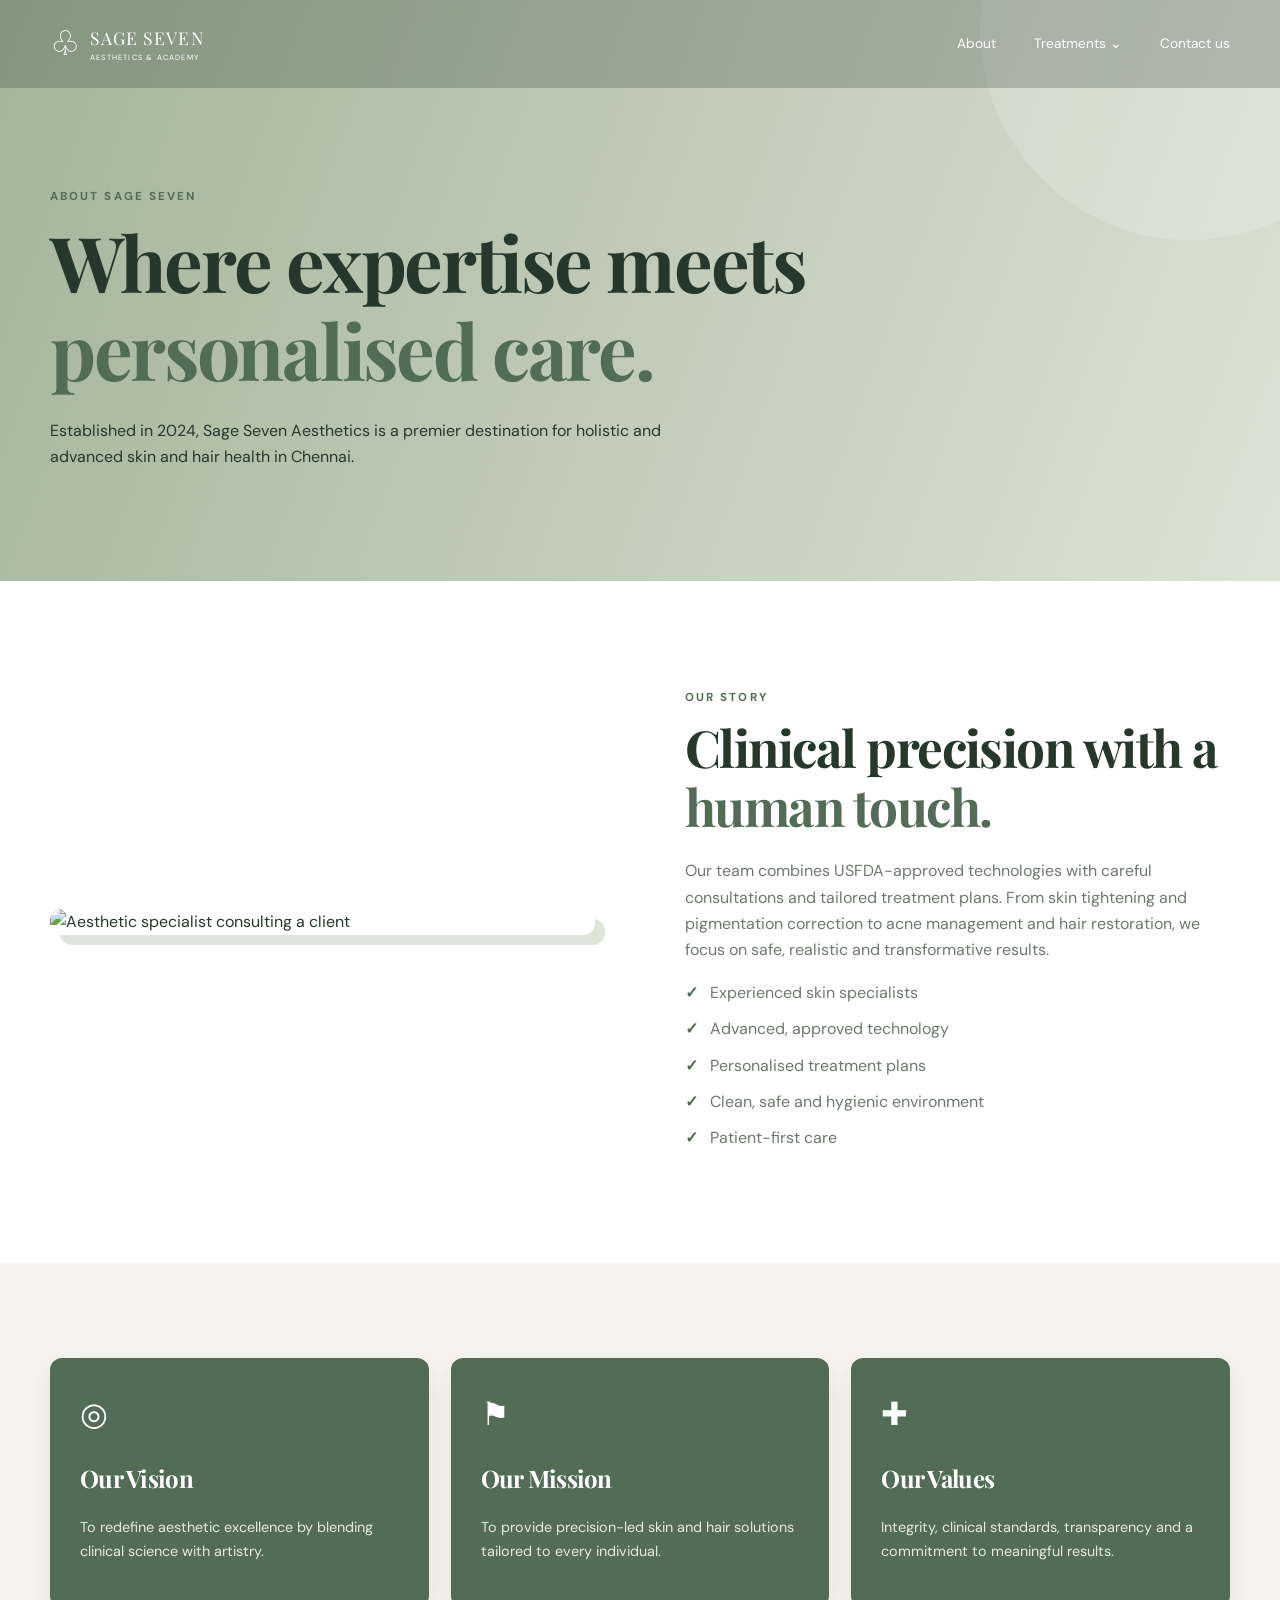
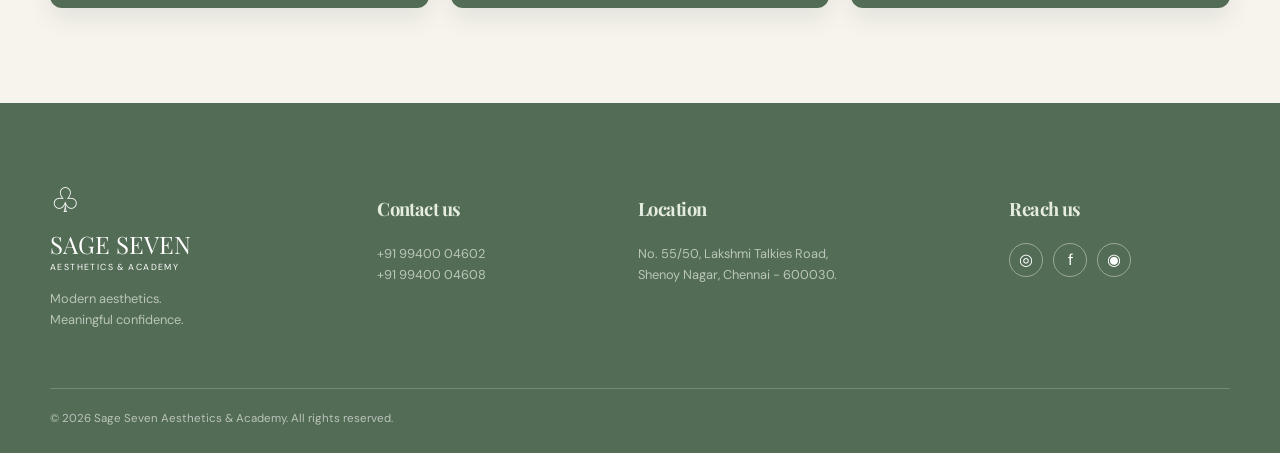
==== about.html @ 8bcef2a5 "first commit" ====
<!doctype html>
<html lang="en"><head><meta charset="utf-8"><meta name="viewport" content="width=device-width,initial-scale=1">
<title>About Us | Sage Seven Aesthetics</title><link rel="stylesheet" href="style.css">
<link href="https://unpkg.com/aos@2.3.4/dist/aos.css" rel="stylesheet"></head><body>

<header class="site-header">
  <div class="container nav-wrap">
    <a class="brand" href="index.html" aria-label="Sage Seven home">
      <span class="brand-symbol">♧</span>
      <span><strong>SAGE SEVEN</strong><small>AESTHETICS &amp; ACADEMY</small></span>
    </a>
    <button class="menu-toggle" aria-label="Open menu">☰</button>
    <nav class="main-nav">
      <a href="about.html">About</a>
      <div class="dropdown">
        <button class="dropdown-toggle">Treatments <span>⌄</span></button>
        <div class="dropdown-menu">
          <a href="rf-skin-tightening.html">RF Skin Tightening</a>
          <a href="mole-skin-tag-removal.html">Mole &amp; Skin Tag Removal</a>
        </div>
      </div>
      <a href="contact.html">Contact us</a>
    </nav>
  </div>
</header>

<main>
<section class="page-hero"><div class="container" data-aos="fade-up"><p class="eyebrow">ABOUT SAGE SEVEN</p><h1>Where expertise meets<br><em>personalised care.</em></h1><p>Established in 2024, Sage Seven Aesthetics is a premier destination for holistic and advanced skin and hair health in Chennai.</p></div></section>
<section class="section"><div class="container split"><div data-aos="fade-right"><img class="rounded" src="https://images.unsplash.com/photo-1552693673-1bf958298935?auto=format&fit=crop&w=1000&q=85" alt="Aesthetic specialist consulting a client"></div><div data-aos="fade-left"><p class="eyebrow">OUR STORY</p><h2>Clinical precision with a <em>human touch.</em></h2><p class="muted">Our team combines USFDA-approved technologies with careful consultations and tailored treatment plans. From skin tightening and pigmentation correction to acne management and hair restoration, we focus on safe, realistic and transformative results.</p><ul class="checklist"><li>Experienced skin specialists</li><li>Advanced, approved technology</li><li>Personalised treatment plans</li><li>Clean, safe and hygienic environment</li><li>Patient-first care</li></ul></div></div></section>
<section class="section pale"><div class="container" data-aos="fade-up"><div class="cards"><article class="card"><div class="icon">◎</div><h3>Our Vision</h3><p>To redefine aesthetic excellence by blending clinical science with artistry.</p></article><article class="card"><div class="icon">⚑</div><h3>Our Mission</h3><p>To provide precision-led skin and hair solutions tailored to every individual.</p></article><article class="card"><div class="icon">✚</div><h3>Our Values</h3><p>Integrity, clinical standards, transparency and a commitment to meaningful results.</p></article></div></div></section>
</main>

<footer class="site-footer">
  <div class="container footer-grid">
    <div class="footer-brand">
      <div class="brand-symbol">♧</div>
      <strong>SAGE SEVEN</strong>
      <small>AESTHETICS &amp; ACADEMY</small>
      <p>Modern aesthetics.<br>Meaningful confidence.</p>
    </div>
    <div><h4>Contact us</h4><p>+91 99400 04602<br>+91 99400 04608</p></div>
    <div><h4>Location</h4><p>No. 55/50, Lakshmi Talkies Road,<br>Shenoy Nagar, Chennai - 600030.</p></div>
    <div><h4>Reach us</h4><div class="socials"><a href="#">◎</a><a href="#">f</a><a href="#">◉</a></div></div>
  </div>
  <div class="container copyright">© 2026 Sage Seven Aesthetics &amp; Academy. All rights reserved.</div>
</footer>

<script src="https://unpkg.com/aos@2.3.4/dist/aos.js"></script><script>AOS.init({once:true,offset:80,duration:850});</script><script src="script.js"></script>
</body></html>
---- style.css ----
@import url('https://fonts.googleapis.com/css2?family=DM+Sans:wght@400;500;600;700&family=Playfair+Display:wght@500;600;700&display=swap');

:root{--green:#536c56;--sage:#a4b49b;--soft:#f6f4ed;--ink:#26382c;--muted:#6f786f;--white:#fff;--line:rgba(83,108,86,.25)}
*{box-sizing:border-box}html{scroll-behavior:smooth}body{margin:0;color:var(--ink);font-family:"DM Sans",sans-serif;line-height:1.65;background:#fff}a{text-decoration:none;color:inherit}img{width:100%;display:block}.container{width:min(1180px,calc(100% - 44px));margin:auto}.section{padding:95px 0}h1,h2,h3,h4{font-family:"Playfair Display",serif;line-height:1.15;letter-spacing:-.03em}h1{font-size:clamp(2.7rem,6vw,5.7rem);margin:0 0 24px}h2{font-size:clamp(2rem,4vw,3.8rem);margin:0 0 22px}h3{font-size:1.5rem}.eyebrow{font-size:.72rem;letter-spacing:.18em;font-weight:700;color:var(--green)}.muted{color:var(--muted)}em{font-style:normal;color:var(--green)}.btn{display:inline-flex;gap:14px;padding:13px 20px;border-radius:4px;font-weight:700;font-size:.83rem;border:1px solid transparent;transition:.3s}.btn-primary{background:var(--green);color:#fff}.btn-primary:hover{background:var(--ink);transform:translateY(-3px)}.btn-light{background:#fff;color:var(--green)}.btn-outline{border-color:var(--green);color:var(--green)}.btn-outline:hover{background:var(--green);color:#fff}

.site-header{position:absolute;top:0;left:0;right:0;z-index:20;color:#fff;background:rgba(42,61,47,.25)}.nav-wrap{min-height:88px;display:flex;align-items:center;justify-content:space-between}.brand{display:flex;align-items:center;gap:10px;line-height:1}.brand-symbol{font-size:2.1rem}.brand strong,.brand small{display:block}.brand strong{font:1.1rem "Playfair Display",serif;letter-spacing:.06em}.brand small{font-size:.47rem;letter-spacing:.16em;margin-top:5px}.main-nav{display:flex;align-items:center;gap:38px;font-size:.85rem}.main-nav a,.dropdown-toggle{color:inherit}.dropdown{position:relative}.dropdown-toggle{background:none;border:0;font:inherit;cursor:pointer;color:inherit;padding:20px 0}.dropdown-menu{display:none;position:absolute;top:55px;left:50%;transform:translateX(-50%);width:285px;background:var(--green);padding:10px 22px;box-shadow:0 20px 40px #0002}.dropdown:hover .dropdown-menu,.dropdown:focus-within .dropdown-menu{display:block}.dropdown-menu a{display:block;padding:13px 0;border-bottom:1px solid #ffffff30}.dropdown-menu a:last-child{border:0}.menu-toggle{display:none;background:none;border:0;color:#fff;font-size:1.5rem}

.hero{min-height:690px;display:flex;align-items:center;position:relative;isolation:isolate;background:url("https://images.unsplash.com/photo-1570172619644-dfd03ed5d881?auto=format&fit=crop&w=2200&q=85") center/cover}.hero:before{content:"";position:absolute;inset:0;background:linear-gradient(90deg,#536c56ee,#536c5680 65%,#536c5615);z-index:-1}.hero-content{color:#fff;max-width:650px;padding-top:60px}.hero-content .eyebrow{color:#e4ebdf}.hero-copy{max-width:520px;color:#f3f6f0}.hero-actions{display:flex;gap:25px;align-items:center;margin-top:30px}.text-link{font-size:.85rem;font-weight:700}

.page-hero{padding:175px 0 95px;background:linear-gradient(110deg,var(--sage),#dce3d6);position:relative;overflow:hidden}.page-hero:after{content:"";position:absolute;width:420px;height:420px;border-radius:50%;background:#ffffff28;right:-120px;top:-180px}.page-hero h1{max-width:800px}.page-hero p{max-width:650px}.split{display:grid;grid-template-columns:1fr 1fr;gap:90px;align-items:center}.rounded{border-radius:12px;overflow:hidden;box-shadow:10px 10px 0 #dfe5da}.cards{display:grid;grid-template-columns:repeat(3,1fr);gap:22px}.card{padding:30px;background:var(--green);color:#fff;border-radius:12px;box-shadow:0 10px 25px #26382c18}.card p{color:#e4ebdf;font-size:.9rem}.icon{font-size:2rem}.pale{background:var(--soft)}.checklist{display:grid;gap:10px;padding:0;list-style:none;color:var(--muted)}.checklist li:before{content:"✓";color:var(--green);font-weight:700;margin-right:12px}.treatment-hero{padding:155px 0 85px;background:linear-gradient(120deg,var(--sage),#e8ece3)}.treatment-hero .split{gap:55px}.treatment-hero img{max-height:430px;object-fit:cover;border-radius:12px;box-shadow:12px 12px 0 #dce4d7}.feature-grid{display:grid;grid-template-columns:repeat(4,1fr);gap:15px}.feature{padding:20px;border:1px solid var(--line);border-radius:8px;text-align:center;background:#fff}.band{background:var(--sage);padding:35px 0}.band-inner{display:flex;align-items:center;justify-content:space-between;gap:25px}.contact-grid{display:grid;grid-template-columns:1fr 1fr;gap:80px;align-items:start}.contact-list{display:grid;gap:25px;margin-top:30px}.contact-item{display:flex;gap:18px}.contact-item .symbol{font-size:1.5rem;color:var(--green)}.contact-form{background:#fff;padding:32px;border:1px solid var(--line);border-radius:12px;box-shadow:0 12px 30px #26382c18;display:grid;gap:18px}.contact-form label{font-size:.78rem;color:var(--green);font-weight:700}.contact-form input,.contact-form select,.contact-form textarea{display:block;width:100%;border:0;border-bottom:1px solid var(--line);padding:12px 0;background:transparent;font:inherit;outline:0}.contact-form button{justify-self:start}.form-message{font-size:.8rem;color:var(--green)}

.site-footer{background:var(--green);color:#fff;padding:70px 0 25px}.footer-grid{display:grid;grid-template-columns:1.3fr 1fr 1.5fr 1fr;gap:40px}.footer-brand strong,.footer-brand small{display:block}.footer-brand strong{font:1.5rem "Playfair Display",serif}.footer-brand small{font-size:.55rem;letter-spacing:.16em}.footer-brand p,.site-footer p{color:#e2e9dfb8;font-size:.8rem}.site-footer h4{color:#e5ece0;font-size:1.15rem}.socials{display:flex;gap:10px}.socials a{width:34px;height:34px;border:1px solid #ffffff66;border-radius:50%;display:grid;place-items:center}.copyright{border-top:1px solid #ffffff30;margin-top:45px;padding-top:20px;color:#ffffff99;font-size:.72rem}

@media(max-width:850px){.main-nav{display:none;position:absolute;top:78px;left:22px;right:22px;background:var(--green);padding:20px;flex-direction:column;align-items:stretch;gap:12px}.main-nav.open{display:flex}.menu-toggle{display:block}.dropdown-menu{position:static;transform:none;width:auto;box-shadow:none;padding:0 15px;background:#49614d}.dropdown:hover .dropdown-menu{display:none}.dropdown.open .dropdown-menu{display:block}.split,.contact-grid{grid-template-columns:1fr;gap:40px}.cards{grid-template-columns:1fr}.feature-grid{grid-template-columns:1fr 1fr}.footer-grid{grid-template-columns:1fr 1fr}.band-inner{align-items:flex-start;flex-direction:column}}
@media(max-width:520px){.container{width:calc(100% - 30px)}.section{padding:65px 0}.hero{min-height:650px}.hero-actions{align-items:flex-start;flex-direction:column}.feature-grid,.footer-grid{grid-template-columns:1fr}.page-hero{padding-top:140px}}
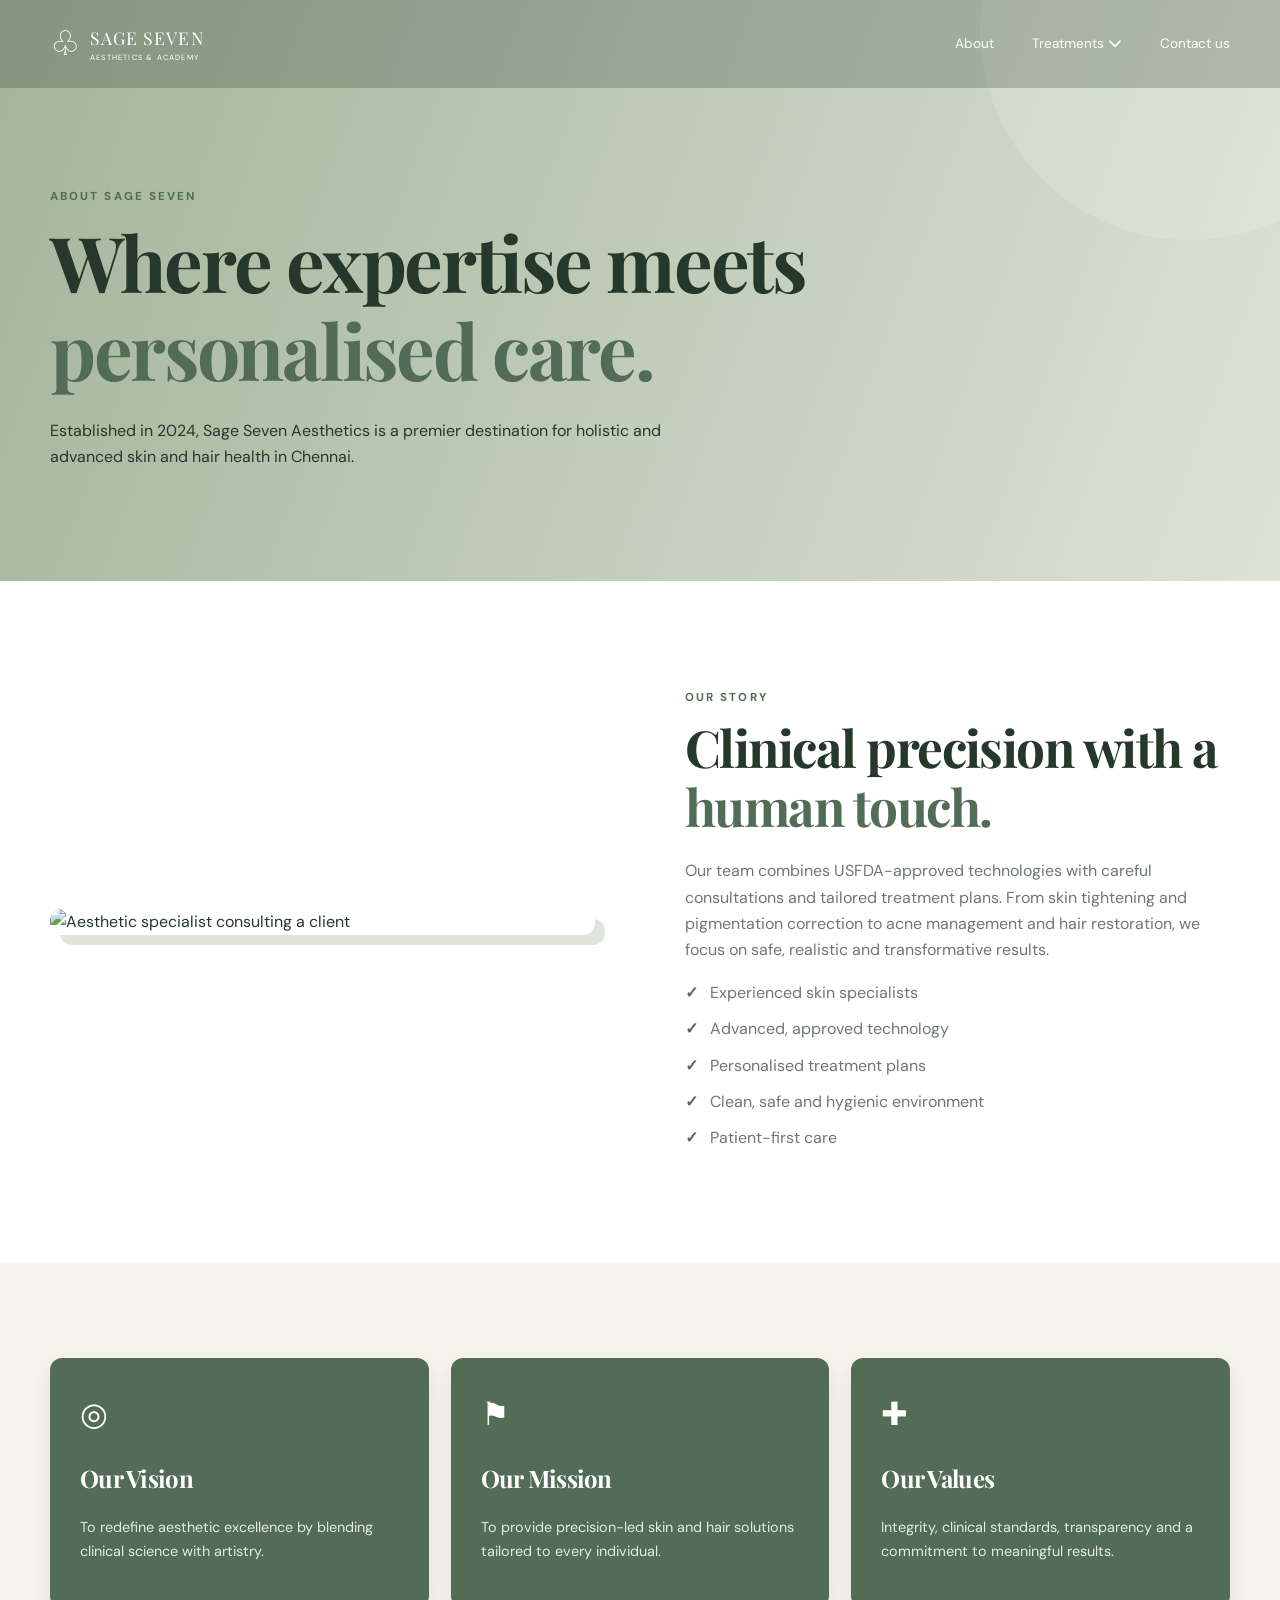
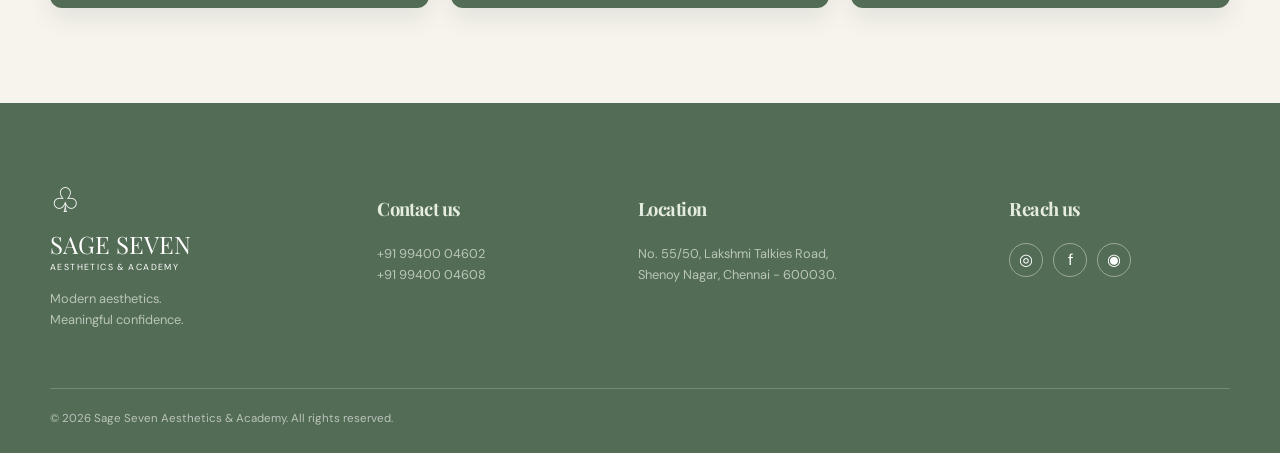
==== commit 23c5b24f: "update" ====
--- a/about.html
+++ b/about.html
@@ -2,6 +2,7 @@
 <html lang="en"><head><meta charset="utf-8"><meta name="viewport" content="width=device-width,initial-scale=1">
 <title>About Us | Sage Seven Aesthetics</title><link rel="stylesheet" href="style.css">
 <link href="https://unpkg.com/aos@2.3.4/dist/aos.css" rel="stylesheet"></head><body>
+  <link rel="stylesheet" href="https://cdnjs.cloudflare.com/ajax/libs/font-awesome/6.5.1/css/all.min.css">
 
 <header class="site-header">
   <div class="container nav-wrap">
@@ -13,10 +14,10 @@
     <nav class="main-nav">
       <a href="about.html">About</a>
       <div class="dropdown">
-        <button class="dropdown-toggle">Treatments <span>⌄</span></button>
+        <button class="dropdown-toggle">Treatments <span><i class="fa-solid fa-chevron-down"></i></span></button>
         <div class="dropdown-menu">
+          <a href="mole-skin-tag-removal-v.html">Mole &amp; Skin Tag Removal</a>
           <a href="rf-skin-tightening.html">RF Skin Tightening</a>
-          <a href="mole-skin-tag-removal.html">Mole &amp; Skin Tag Removal</a>
         </div>
       </div>
       <a href="contact.html">Contact us</a>
